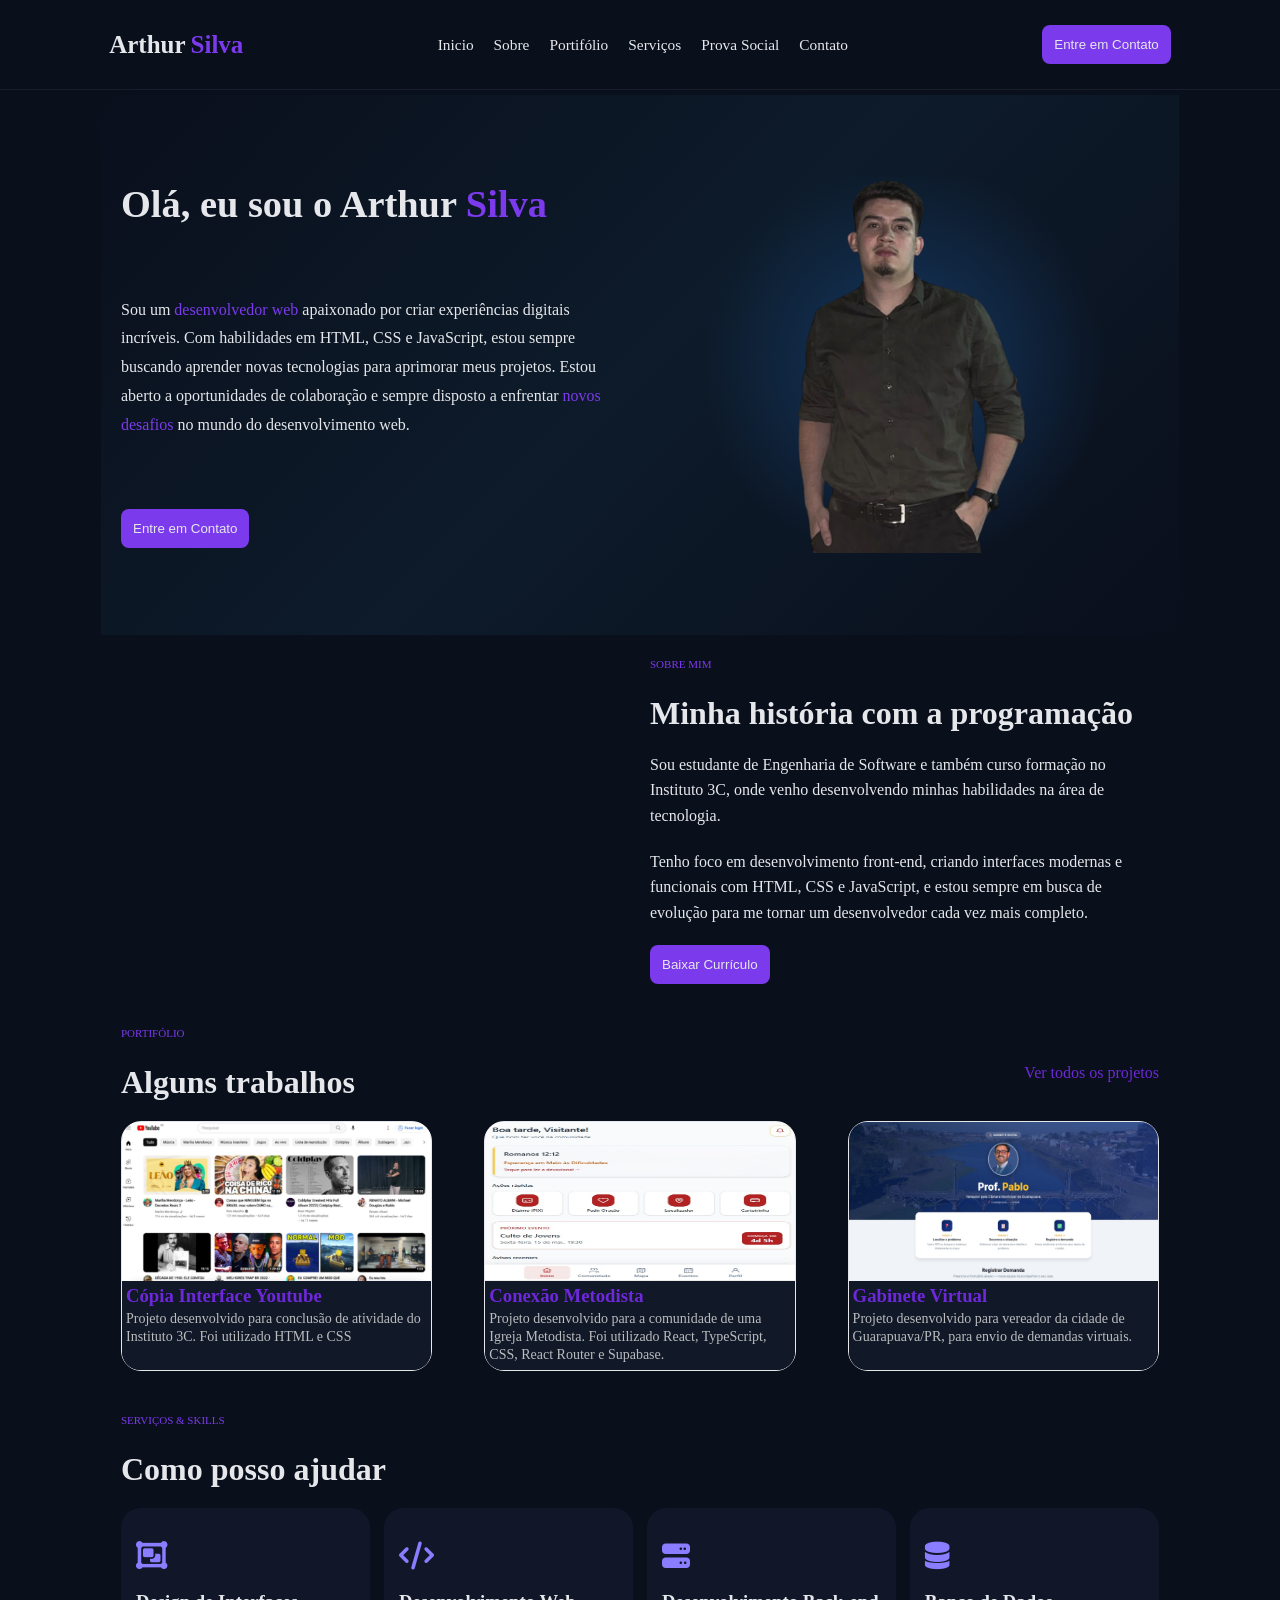
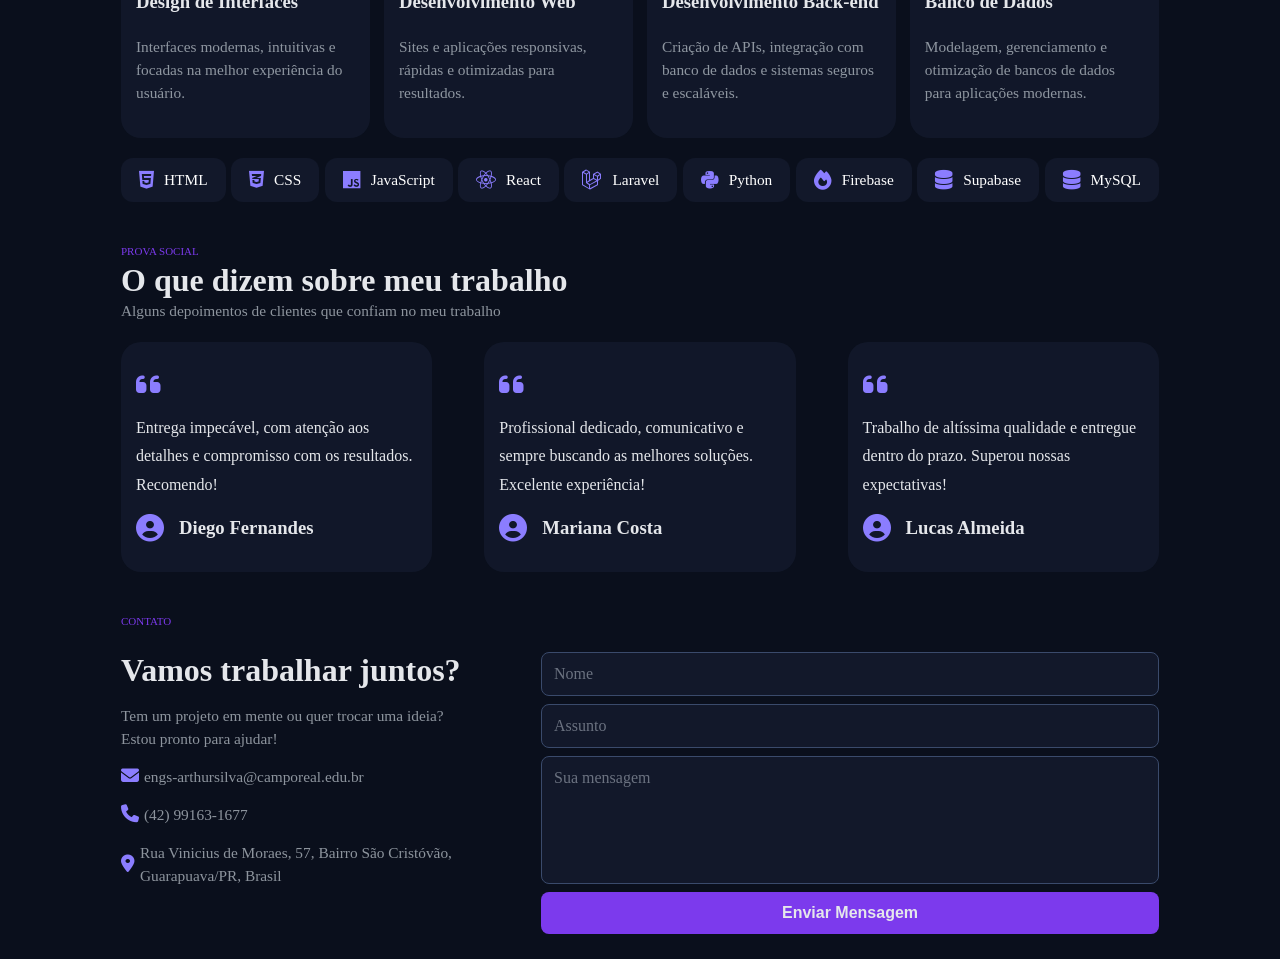
==== index.html @ 7623756a "Melhorar carregamento dinâmico do EmailJS" ====
<!DOCTYPE html>
<html lang="pt-BR">
<head>
    <meta charset="UTF-8">
    <meta name="viewport" content="width=device-width, initial-scale=1.0">
    <title>Arthur Silva</title>
    <link rel="stylesheet" href="style.css">
    <link rel="stylesheet" href="https://cdnjs.cloudflare.com/ajax/libs/font-awesome/6.5.2/css/all.min.css">
</head>
<body>
    <header>
        <div class="blocosHeader">
            <h4>
                Arthur
            </h4>
            <h4 class="destaque">
                Silva
            </h4>
        </div>
        <div class="blocosHeader">
            <nav>
                <a href="#Inicio">Inicio</a>
                <a href="#Sobre">Sobre</a>
                <a href="#Portifolio">Portifólio</a>
                <a href="#Servicos">Serviços</a>
                <a href="#Provasocial"> Prova Social</a>
                <a href="#Contato">Contato</a>
            </nav>
        </div>
        <div class="blocosHeader">
            <button id="botaoContato"><a href="#Contato">Entre em Contato</a></button>
        </div>
    </header>

    <main>
        <div id="Inicio">
            <div class="blocosMainEsquerda">
                <h1>
                    Olá, eu sou o Arthur <span class="destaque">Silva</span>
                </h1>
                <p>
                    Sou um <span class="destaque">desenvolvedor web</span> apaixonado por criar experiências digitais incríveis. Com habilidades em HTML, CSS e JavaScript, estou sempre buscando aprender novas tecnologias para aprimorar meus projetos. Estou aberto a oportunidades de colaboração e sempre disposto a enfrentar <span class="destaque">novos desafios</span> no mundo do desenvolvimento web.
                </p>
                <button id="botaoContato"><a href="#Contato">Entre em Contato</a></button>
            </div>
            <div class="blocosMainDireitaInicio">
                <img id="foto" src="assets/foto.png" alt="Foto de Arthur Silva de camisa verde com as maos no bolso de relogio no pulso">
            </div>
        </div>


        <div class="blocosMain">
            <div class="blocosMainEsquerda">
                <img id="img_sobremim" src="assets/img_sobremim.jpg" alt="">
            </div>
            <div class="blocosMainDireita">

                    <p id="Sobre">SOBRE MIM</p>
                    <h2>Minha história com a programação</h2>

                    <p class="pSobremim">Sou estudante de Engenharia de Software e também curso formação no Instituto 3C, onde venho desenvolvendo minhas habilidades na área de tecnologia.</p>

                    <p class="pSobremim">Tenho foco em desenvolvimento front-end, criando interfaces modernas e funcionais com HTML, CSS e JavaScript, e estou sempre em busca de evolução para me tornar um desenvolvedor cada vez mais completo.</p>

                <button id="botaoContato">
                    <a href="assets/curriculo.pdf" download="Curriculo Arthur Silva.pdf">Baixar Currículo</a>
                </button>
            </div>
        </div>

        <div class="containerPortifolio">
            <p id="Portifolio">PORTIFÓLIO</p>
            <div id="titulo_portifolio">
                <h2>Alguns trabalhos</h2>
                <a id="botaoProjetos" href="https://github.com/ArthurLSilv">Ver todos os projetos</a>
            </div>
            <div class="blocosProjetos">
                <div class="bloco">
                    <div class="superiorBloco">
                       <a href="https://github.com/ArthurLSilv/Interface-Youtube">
                            <img class="imgBlocos" src="assets/youtube.jpeg" alt="Print de um site feito para uma igreja">
                        </a>

                    </div>

                    <div class="inferiorBloco">
                        <h3 class="descProjetosTitulo">Cópia Interface Youtube</h3>
                        <p class="descProjetos">Projeto desenvolvido para conclusão de atividade do Instituto 3C. Foi utilizado  HTML e CSS</p>

                    </div>
                </div>

                <div class="bloco">
                    <div class="superiorBloco">
                        <a href="https://github.com/Ribeiro-Gustavo/Conexao-Metodista-Front ">
                            <img class="imgBlocos" src="assets/conexaoMetodista.jpeg" alt="Print de um site feito para uma igreja">
                        </a>

                    </div>

                    <div class="inferiorBloco">
                        <h3 class="descProjetosTitulo">Conexão Metodista</h3>
                        <p class="descProjetos">Projeto desenvolvido para a comunidade de uma Igreja Metodista. Foi utilizado React, TypeScript, CSS, React Router e Supabase.</p>
                    </div>
                </div>

                <div class="bloco">

                    <div class="superiorBloco">
                        <a href="https://gabineteprofpablo.netlify.app/">
                            <img class="imgBlocos" src="assets/sitePablo.jpeg" alt="Print de um site feito para uma igreja">
                        </a>
                    </div>

                    <div class="inferiorBloco">
                        <h3 class="descProjetosTitulo">Gabinete Virtual</h3>
                        <p class="descProjetos">Projeto desenvolvido para vereador da cidade de Guarapuava/PR, para envio de demandas virtuais.</p>
                    </div>

                </div>

            </div>

        </div>

        <div class="containerPortifolio">
            <p id="Servicos">SERVIÇOS & SKILLS</p>
            <h2>Como posso ajudar</h2>

            <div class="blocosProjetos">
                <div class="cards">
                    <i class="fa-solid fa-object-group"></i>
                    <h3>Design de Interfaces</h3>
                    <p class="pCards">Interfaces modernas, intuitivas e focadas na melhor experiência do usuário.</p>
                </div>

                <div class="cards">
                    <i class="fa-solid fa-code"></i>
                    <h3>Desenvolvimento Web</h3>
                    <p class="pCards">Sites e aplicações responsivas, rápidas e otimizadas para resultados.</p>
                </div>

                <div class="cards">
                    <i class="fa-solid fa-server"></i>
                    <h3>Desenvolvimento Back-end</h3>
                    <p class="pCards">Criação de APIs, integração com banco de dados e sistemas seguros e escaláveis.</p>
                </div>

                <div class="cards">
                    <i class="fa-solid fa-database"></i>
                    <h3>Banco de Dados</h3>
                    <p class="pCards">Modelagem, gerenciamento e otimização de bancos de dados para aplicações modernas.</p>
                </div>
            </div>

            <div id="skills">

                <div class="skill">
                    <i class="fa-brands fa-html5"></i>
                    <span>HTML</span>
                </div>

                <div class="skill">
                    <i class="fa-brands fa-css3-alt"></i>
                    <span>CSS</span>
                </div>

                <div class="skill">
                    <i class="fa-brands fa-js"></i>
                    <span>JavaScript</span>
                </div>

                <div class="skill">
                    <i class="fa-brands fa-react"></i>
                    <span>React</span>
                </div>

                <div class="skill">
                    <i class="fa-brands fa-laravel"></i>
                    <span>Laravel</span>
                </div>

                <div class="skill">
                    <i class="fa-brands fa-python"></i>
                    <span>Python</span>
                </div>

                <div class="skill">
                    <i class="fa-solid fa-fire"></i>
                    <span>Firebase</span>
                </div>

                <div class="skill">
                    <i class="fa-solid fa-database"></i>
                    <span>Supabase</span>
                </div>

                <div class="skill">
                    <i class="fa-solid fa-database"></i>
                    <span>MySQL</span>
                </div>


            </div>
        </div>

        <div id="containerProvaSocial">
            <div>
                <p id="Provasocial">PROVA SOCIAL</p>
                <h2>O que dizem sobre meu trabalho</h2>
                <p class="pCards">Alguns depoimentos de clientes que confiam no meu trabalho</p>


            </div>

            <div class="blocosProjetos">
                <div class="cardsProva">
                    <i class="fa-solid fa-quote-left"></i>
                    <p>Entrega impecável, com atenção aos detalhes e compromisso com os resultados. Recomendo!</p>
                    <div class="perfil">
                        <i class="fa-solid fa-circle-user"></i>
                        <h3>Diego Fernandes</h4>
                    </div>
                </div>

                <div class="cardsProva">
                    <i class="fa-solid fa-quote-left"></i>
                    <p>Profissional dedicado, comunicativo e sempre buscando as melhores soluções. Excelente experiência!</p>
                    <div class="perfil">
                        <i class="fa-solid fa-circle-user"></i>
                        <h3>Mariana Costa</h4>
                    </div>
                </div>


                <div class="cardsProva">
                    <i class="fa-solid fa-quote-left"></i>
                    <p>Trabalho de altíssima qualidade e entregue dentro do prazo. Superou nossas expectativas!</p>
                    <div class="perfil">
                        <i class="fa-solid fa-circle-user"></i>
                        <h3>Lucas Almeida</h4>
                    </div>
                </div>

            </div>
        </div>

        <div class="containerPortifolio">
            <p id="Contato">CONTATO</p>

            <div class="ladoalado">
                <div class="contatoEsquerda">
                    <h2>Vamos trabalhar juntos?</h2>
                    <p class="pCards">Tem um projeto em mente ou quer trocar uma ideia?<br>Estou pronto para ajudar!</p>
                    <div class="contatos">
                        <div class="contato">
                            <i class="fa-solid fa-envelope"></i>
                            <p class="pCards">engs-arthursilva@camporeal.edu.br</p>
                        </div>

                        <div class="contato">
                            <i class="fa-solid fa-phone"></i>
                            <p class="pCards">(42) 99163-1677</p>
                        </div>

                        <div class="contato">
                            <i class="fa-solid fa-location-dot"></i>
                            <p class="pCards">Rua Vinicius de Moraes, 57, Bairro São Cristóvão, Guarapuava/PR, Brasil</p>
                        </div>
                    </div>
                </div>

                <div class="contatoDireita">
                    <input type="text" id="nome" placeholder="Nome">
                    <input type="text" id="assunto" placeholder="Assunto">
                    <textarea id="mensagem" placeholder="Sua mensagem"></textarea>
                    <button id="botaoEnviar">Enviar Mensagem</button>

                </div>
            </div>
        </div>

    </main>

    <!-- EmailJS - Carregar dinamicamente -->
    <script>
        const EMAILJS_KEY = 'qIt2GEhCJGQ4Nl8rF';
        const EMAILJS_SERVICE = 'service_phvrtak';
        const EMAILJS_TEMPLATE = 'template_fnvxmsx';

        // Carregar EmailJS de forma assíncrona
        function loadEmailJS() {
            return new Promise((resolve, reject) => {
                const script = document.createElement('script');
                script.src = 'https://cdn.jsdelivr.net/npm/@emailjs/browser@3.11.0/dist/build/email.min.js';
                script.async = true;
                script.onload = () => {
                    console.log('✅ Script EmailJS carregado');
                    try {
                        emailjs.init(EMAILJS_KEY);
                        console.log('✅ EmailJS inicializado');
                        resolve(true);
                    } catch (e) {
                        console.error('❌ Erro ao inicializar:', e);
                        reject(e);
                    }
                };
                script.onerror = () => {
                    console.error('❌ Erro ao carregar script EmailJS');
                    reject(new Error('Falha ao carregar EmailJS'));
                };
                document.head.appendChild(script);
            });
        }

        // Tentar carregar quando a página inicia
        loadEmailJS().catch(e => {
            console.error('⚠️ EmailJS não carregou:', e);
        });

        document.addEventListener('DOMContentLoaded', () => {
            console.log('✅ Página iniciada');

            // Scroll suave
            document.querySelectorAll('a[href^="#"]').forEach(a => {
                a.addEventListener('click', e => {
                    const href = a.getAttribute('href');
                    if (href !== '#') {
                        const el = document.querySelector(href);
                        if (el) {
                            e.preventDefault();
                            el.scrollIntoView({ behavior: 'smooth' });
                        }
                    }
                });
            });
            console.log('✅ Scroll suave ativo');

            // Animações
            const css = document.createElement('style');
            css.textContent = `@keyframes fadeInUp { from { opacity: 0; transform: translateY(40px); } to { opacity: 1; transform: translateY(0); } } .fade-in { animation: fadeInUp 0.8s ease forwards; }`;
            document.head.appendChild(css);

            const obs = new IntersectionObserver(e => {
                e.forEach(x => {
                    if (x.isIntersecting) x.target.classList.add('fade-in');
                });
            }, { threshold: 0.1 });

            document.querySelectorAll('.bloco, .cards, .cardsProva').forEach(el => obs.observe(el));
            console.log('✅ Animações ativas');

            // Formulário - EmailJS
            const btn = document.getElementById('botaoEnviar');
            const nome = document.getElementById('nome');
            const assunto = document.getElementById('assunto');
            const msg = document.getElementById('mensagem');

            btn.addEventListener('click', async e => {
                e.preventDefault();

                const n = nome.value.trim();
                const a = assunto.value.trim();
                const m = msg.value.trim();

                if (!n || !a || !m) {
                    alert('⚠️ Preencha todos os campos!');
                    return;
                }

                btn.disabled = true;
                btn.textContent = 'Enviando...';

                try {
                    if (typeof emailjs === 'undefined') {
                        throw new Error('EmailJS não carregou');
                    }

                    console.log('📧 Enviando com EmailJS...');

                    const resp = await emailjs.send(EMAILJS_SERVICE, EMAILJS_TEMPLATE, {
                        name: n,
                        from_name: n,
                        from_email: 'contato@portfolio.com',
                        email: 'contato@portfolio.com',
                        title: a,
                        subject: a,
                        message: m
                    });

                    console.log('✅ Resposta:', resp);

                    if (resp.status === 200) {
                        alert('✅ Mensagem enviada com sucesso!\n\nObrigado pelo contato!');
                        nome.value = '';
                        assunto.value = '';
                        msg.value = '';
                    } else {
                        throw new Error('Falha no envio');
                    }
                } catch (erro) {
                    console.error('❌ Erro:', erro);
                    alert('❌ Erro: ' + erro.message);
                } finally {
                    btn.disabled = false;
                    btn.textContent = 'Enviar Mensagem';
                }
            });

            console.log('✅ Tudo ativo!');
        });
    </script>

</body>
</html>
---- style.css ----
* {
    margin: 0px;
    border: 0px;
    padding: 0px;
    box-sizing: border-box;
}

body {
    background-color: #0A0F1C;
    display: flex;
    flex-direction: column;
    align-items: center;
}

header {
    height: 5.625rem;           
    width: 100%;
    display: flex;
    flex-direction: row;
    justify-content: space-around;
    align-items: center;
    padding: 0.75rem;           
    border-bottom: 1px solid #9b9c9e1c;
}

.blocosHeader {
    display: flex;
    flex-direction: row;
    align-items: center;
    gap: 0.3125rem;             
}

nav {
    display: flex;
    flex-direction: row;
    gap: 1.25rem;               
}

h4 {
    color: #E5E7EB;
    font-size: clamp(1.1rem, 2vw, 1.5625rem); 
}

.destaque {
    color: #7C3AED;
}

nav a {
    text-decoration: none;
    color: #E5E7EB;
    font-size: clamp(0.8rem, 1.2vw, 1rem);
}

nav a:hover {
    color: #7C3AED;
}

#botaoContato {
    background-color: #7C3AED;
    color: #E5E7EB;
    padding: 0.75rem;
    border-radius: 0.5rem;
    transition: all 0.3s ease;
    cursor: pointer;
}

#botaoContato:hover {
    background-color: #6D28D9;
    transform: scale(1.05);
}

#botaoEnviar {
    background-color: #7C3AED;
    color: #E5E7EB;
    padding: 0.75rem 1.5rem;
    border-radius: 0.5rem;
    width: 100%;
    font-size: inherit;
    font-weight: 600;
    cursor: pointer;
    border: none;
    transition: all 0.3s ease;
}

#botaoEnviar:hover:not(:disabled) {
    background-color: #6D28D9;
    transform: translateY(-2px);
    box-shadow: 0 8px 15px rgba(124, 58, 237, 0.4);
}

#botaoEnviar:disabled {
    opacity: 0.7;
    cursor: not-allowed;
}

main {
    width: 85%;
    height: auto;
    padding: 0.3125rem;         
}

#Inicio {
    min-height: 33.75rem;       
    display: flex;
    flex-direction: row;
    align-items: center;
    gap: 1.25rem;               
    padding: 1.25rem;           
    background: linear-gradient(135deg, #0A0F1C, #0D1B2A, #0A0F1C);
}

.blocosMain {
    display: flex;
    flex-direction: row;
    align-items: center;
    gap: 1.25rem;               
    padding: 1.25rem;           
}

.blocosMainEsquerda {
    width: 50%;
    height: 100%;
    color: #E5E7EB;
    display: flex;
    flex-direction: column;
    gap: 4.375rem;             
    justify-content: center;
    align-items: start;
}

.blocosMainDireitaInicio {
    width: 50%;
    color: #E5E7EB;
    display: flex;
    flex-direction: column;
    gap: 1.25rem;               
    align-items: center;
    background: #0A0F1C;
    background: radial-gradient(circle, rgba(10, 15, 28, 0) 0%, rgba(26, 76, 133, 0.63) 0%, rgba(10, 15, 28, 0) 64%);
}

.blocosMainDireita {
    width: 50%;
    color: #E5E7EB;
    display: flex;
    flex-direction: column;
    gap: 1.25rem;              
    align-items: start;
}

#foto {
    width: 48%;
    height: auto;              
}

h1 {
    text-align: center;
    font-size: clamp(1.5rem, 3vw, 2.5rem); 
}

h2 {
    color: #E5E7EB;
    font-size: clamp(1.2rem, 2.5vw, 2rem);
}

p {
    line-height: 1.8;
    font-size: clamp(0.875rem, 1.5vw, 1rem);
}

#img_sobremim {
    width: 95%;
    height: auto;              
    border-radius: 1.5625rem;  
}

.tipo {
    color: #7C3AED;
    font-size: 0.6875rem;       
}

.pSobremim {
    line-height: 1.6;
}

.textosSobremim {
    display: flex;
    flex-direction: column;
    gap: 0.75rem;               
}

.containerPortifolio {
    display: flex;
    flex-direction: column;
    justify-content: space-between;
    gap: 1.25rem;              
    padding: 1.25rem;          
}

#titulo_portifolio {
    display: flex;
    justify-content: space-between;
}

#botaoProjetos {
    color: #6D28D9;
    text-decoration: none;
}

#botaoProjetos:hover {
    text-decoration: underline;
}

.blocosProjetos {
    width: 100%;
    height: auto;
    display: flex;
    flex-direction: row;
    justify-content: space-between;
}

.bloco {
    width: 30%;
    height: 15.625rem;         
    border: 1px solid #E5E7EB;
    border-radius: 1.25rem;     
    display: flex;
    flex-direction: column;
}

.bloco:hover {
    transform: scale(1.05);
}

.superiorBloco {
    width: 100%;
    height: 64%;
    background-color: white;
    border-radius: 1.125rem 1.125rem 0 0; 
    animation: all 1s ease;
}

.inferiorBloco {
    width: 100%;
    height: 36%;
    background-color: #111827;
    border-radius: 0 0 1.125rem 1.125rem; 
    padding: 0.25rem;          
}

.descProjetosTitulo {
    color: #6D28D9;
    margin-bottom: 0.1875rem;  
}

.descProjetos {
    font-size: clamp(0.75rem, 1.2vw, 0.875rem); 
    line-height: 1.3;
    color: #babcbe;
}

.imgBlocos {
    height: 100%;
    width: 100%;
    border-radius: 1.125rem 1.125rem 0 0;
}

.cards {
    width: 24%;
    height: auto;              
    min-height: 14.375rem;
    border-radius: 1.25rem;    
    display: flex;
    flex-direction: column;
    background-color: #222c4456;
    color: #E5E7EB;
    line-height: 1.5;
    padding: 0.9375rem;        
    justify-content: space-evenly;
}

.pCards {
    line-height: 1.5;
    color: #b8c0c8c1;
    font-size: clamp(0.8rem, 1.2vw, 1rem);
}

i {
    font-size: 1.75rem;        
    color: #8b7dff;
}

#skills {
    display: flex;
    flex-direction: row;
    width: 100%;
    gap: 0.3125rem;            
    justify-content: space-between;
    flex-wrap: wrap;        
}

.skill {
    display: flex;
    align-items: center;
    gap: 0.625rem;            
    background: #222c4456;
    padding: 0.75rem 1.125rem; 
    border-radius: 0.75rem;    
    color: white;
    font-size: clamp(0.75rem, 1.2vw, 1rem);
}

.skill i {
    color: #8b7dff;
    font-size: 1.25rem;      
}

#containerProvaSocial {
    display: flex;
    flex-direction: column;
    justify-content: space-between;
    gap: 1.25rem;              
    padding: 1.25rem;          
}

.cardsProva {
    width: 30%;
    height: auto;             
    min-height: 14.375rem;
    border-radius: 1.25rem;   
    display: flex;
    flex-direction: column;
    background-color: #222c4456;
    color: #E5E7EB;
    line-height: 1.5;
    padding: 0.9375rem;        
    justify-content: space-evenly;
}

.perfil {
    display: flex;
    flex-direction: row;
    text-align: center;
    gap: 0.9375rem;          
}

.ladoalado {
    display: flex;
    flex-direction: row;
    gap: 0.5rem;             
}

.contatoEsquerda {
    width: 40%;
    height: auto;
    display: flex;
    flex-direction: column;
    gap: 0.9375rem;         
}

.contatos {
    display: flex;
    flex-direction: column;
    gap: 0.9375rem;            
}

.contato {
    display: flex;
    flex-direction: row;
    gap: 0.3125rem;        
    align-items: center;
}

.contato i {
    color: #8b7dff;
    font-size: 1.125rem;  
}

.contatoDireita {
    width: 60%;
    height: auto;
    display: flex;
    flex-direction: column;
    gap: 0.5rem;             
}

input {
    color: #babcbe;
    background-color: #222c4456;
    padding: 0.75rem;
    border-radius: 0.5rem;
    width: 100%;
    border: 1px solid #3a4a6b;
    outline: none;
    box-sizing: border-box;
    font-family: inherit;
    font-size: inherit;
    transition: all 0.3s ease;
}

input:focus {
    border-color: #7C3AED;
    background-color: #2d3a5e;
    box-shadow: 0 0 10px rgba(124, 58, 237, 0.3);
    color: #E5E7EB;
}

input::placeholder {
    color: #6b7280;
}

#mensagem {
    color: #babcbe;
    background-color: #222c4456;
    padding: 0.75rem;
    border-radius: 0.5rem;
    width: 100%;
    border: 1px solid #3a4a6b;
    outline: none;
    box-sizing: border-box;
    font-family: inherit;
    font-size: inherit;
    height: 8rem;
    resize: none;
    vertical-align: top;
    transition: all 0.3s ease;
}

#mensagem:focus {
    border-color: #7C3AED;
    background-color: #2d3a5e;
    box-shadow: 0 0 10px rgba(124, 58, 237, 0.3);
    color: #E5E7EB;
}

#mensagem::placeholder {
    color: #6b7280;
}

#Sobre, #Portifolio, #Servicos, #Provasocial, #Contato {
    color: #7C3AED;
    font-size: 0.6875rem;   
}

button a {
    text-decoration: none;
    color: #E5E7EB;
}


@media (max-width: 1024px) {

    main {
        width: 95%;
    }

    header {
        justify-content: space-between;
        padding: 0.75rem 1.25rem;
    }

    nav {
        gap: 0.75rem;
    }

    #Inicio {
        min-height: auto;
        padding: 2.5rem 1.25rem;
    }

    .blocosProjetos {
        flex-wrap: wrap;
        gap: 1rem;
    }

    .cards {
        width: 48%;
    }

    .bloco {
        width: 48%;
    }

    .cardsProva {
        width: 48%;
    }

    .contatoEsquerda {
        width: 45%;
    }

    .contatoDireita {
        width: 55%;
    }
}


@media (max-width: 768px) {

    main {
        width: 100%;
        padding: 0 0.75rem;
    }

    header {
        height: auto;
        flex-direction: column;
        gap: 0.75rem;
        padding: 1rem 0.75rem;
    }

    nav {
        flex-wrap: wrap;
        justify-content: center;
        gap: 0.625rem;
    }

    #Inicio {
        flex-direction: column-reverse;
        min-height: auto;
        padding: 1.875rem 1rem;
        gap: 1.875rem;
        text-align: center;
    }

    .blocosMainEsquerda {
        width: 100%;
        gap: 1.5rem;
        align-items: center;
    }

    .blocosMainDireitaInicio {
        width: 100%;
    }

    #foto {
        width: 55%;
    }

    .blocosMain {
        flex-direction: column;
        padding: 1.5rem 1rem;
        gap: 1.5rem;
    }

    .blocosMainEsquerda,
    .blocosMainDireita {
        width: 100%;
    }

    #img_sobremim {
        width: 100%;
        border-radius: 1rem;
    }

    .containerPortifolio {
        padding: 1.5rem 1rem;
    }

    #titulo_portifolio {
        flex-direction: column;
        gap: 0.5rem;
    }

    .blocosProjetos {
        flex-direction: column;
        gap: 1.25rem;
        align-items: center;
    }

    .bloco {
        width: 100%;
    }

    .cards {
        width: 100%;
    }

    #containerProvaSocial {
        padding: 1.5rem 1rem;
    }

    .cardsProva {
        width: 100%;
    }

    .ladoalado {
        flex-direction: column;
        gap: 1rem;
    }

    .contatoEsquerda,
    .contatoDireita {
        width: 100%;
    }

    .contatoDireita .ladoalado {
        flex-direction: column;
    }
}
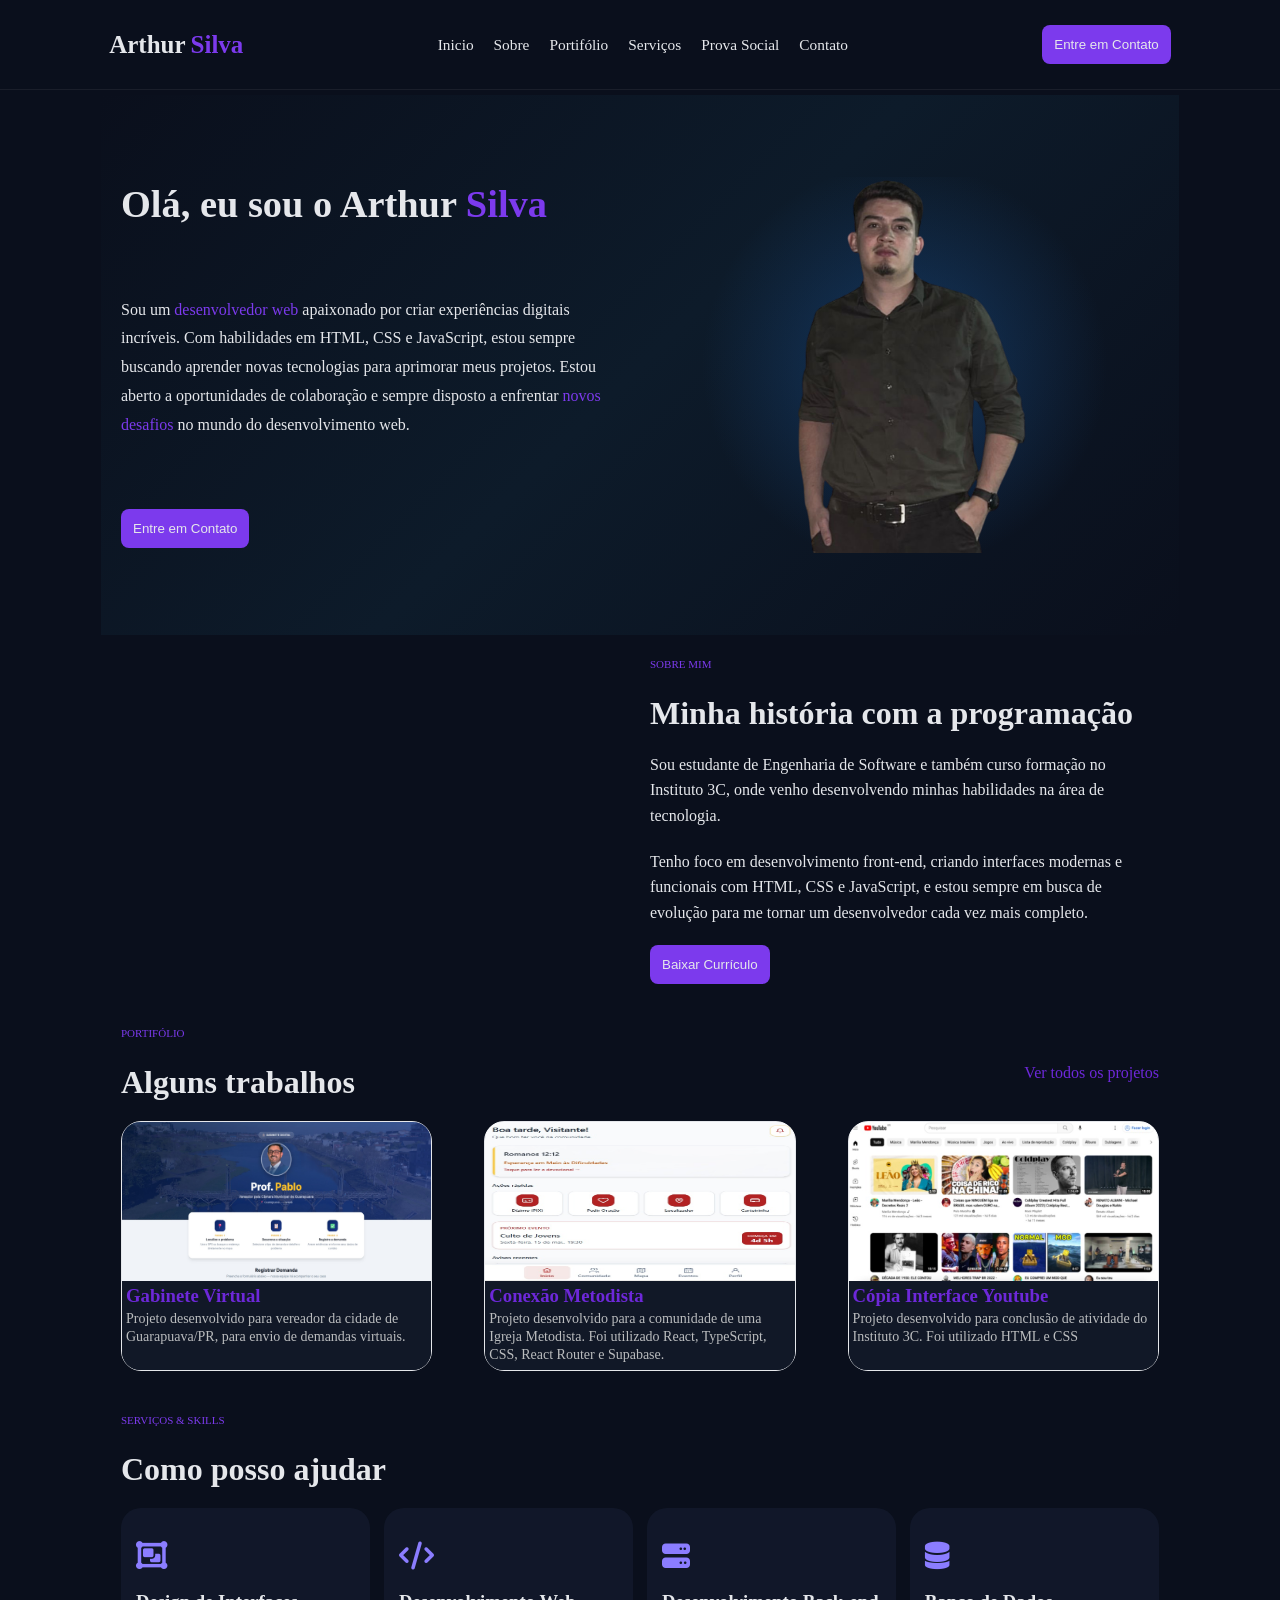
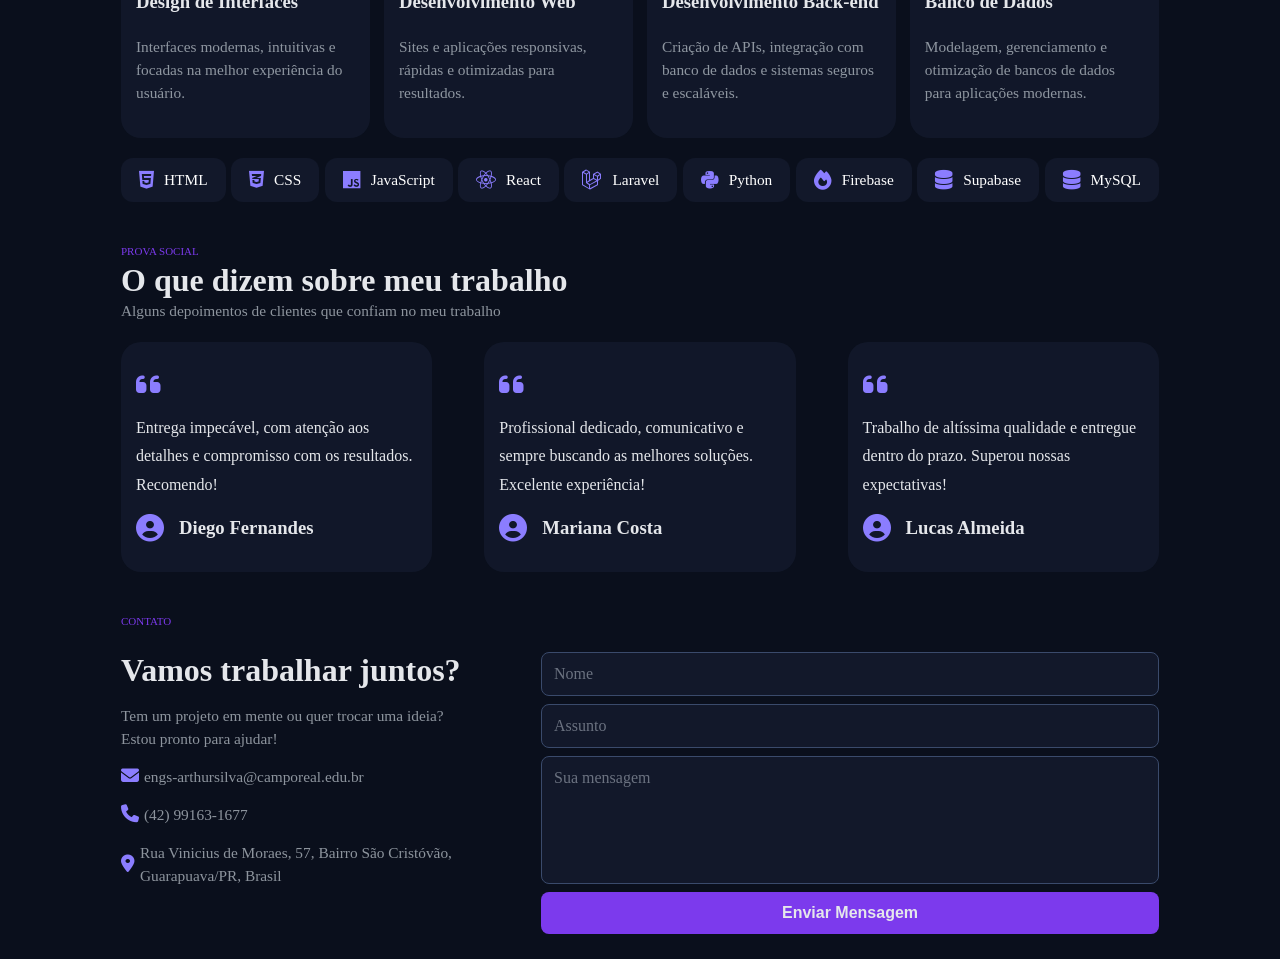
==== commit 14b37b23: "Inverter ordem dos projetos - Gabinete Virtual como primeiro" ====
--- a/index.html
+++ b/index.html
@@ -3,9 +3,12 @@
 <head>
     <meta charset="UTF-8">
     <meta name="viewport" content="width=device-width, initial-scale=1.0">
-    <title>Arthur Silva</title>
+    <title>Arthur Silva - Desenvolvedor Web</title>
     <link rel="stylesheet" href="style.css">
     <link rel="stylesheet" href="https://cdnjs.cloudflare.com/ajax/libs/font-awesome/6.5.2/css/all.min.css">
+    <!-- Favicon -->
+    <link rel="icon" type="image/svg+xml" href="favicon.svg">
+    <link rel="shortcut icon" type="image/svg+xml" href="favicon.svg">
 </head>
 <body>
     <header>
@@ -76,18 +79,18 @@
             </div>
             <div class="blocosProjetos">
                 <div class="bloco">
+
                     <div class="superiorBloco">
-                       <a href="https://github.com/ArthurLSilv/Interface-Youtube">
-                            <img class="imgBlocos" src="assets/youtube.jpeg" alt="Print de um site feito para uma igreja">
+                        <a href="https://gabineteprofpablo.netlify.app/">
+                            <img class="imgBlocos" src="assets/sitePablo.jpeg" alt="Print de um site feito para uma igreja">
                         </a>
-
                     </div>
 
                     <div class="inferiorBloco">
-                        <h3 class="descProjetosTitulo">Cópia Interface Youtube</h3>
-                        <p class="descProjetos">Projeto desenvolvido para conclusão de atividade do Instituto 3C. Foi utilizado  HTML e CSS</p>
-
-                    </div>
+                        <h3 class="descProjetosTitulo">Gabinete Virtual</h3>
+                        <p class="descProjetos">Projeto desenvolvido para vereador da cidade de Guarapuava/PR, para envio de demandas virtuais.</p>
+                    </div>
+
                 </div>
 
                 <div class="bloco">
@@ -105,18 +108,18 @@
                 </div>
 
                 <div class="bloco">
-
                     <div class="superiorBloco">
-                        <a href="https://gabineteprofpablo.netlify.app/">
-                            <img class="imgBlocos" src="assets/sitePablo.jpeg" alt="Print de um site feito para uma igreja">
+                       <a href="https://github.com/ArthurLSilv/Interface-Youtube">
+                            <img class="imgBlocos" src="assets/youtube.jpeg" alt="Print de um site feito para uma igreja">
                         </a>
+
                     </div>
 
                     <div class="inferiorBloco">
-                        <h3 class="descProjetosTitulo">Gabinete Virtual</h3>
-                        <p class="descProjetos">Projeto desenvolvido para vereador da cidade de Guarapuava/PR, para envio de demandas virtuais.</p>
-                    </div>
-
+                        <h3 class="descProjetosTitulo">Cópia Interface Youtube</h3>
+                        <p class="descProjetos">Projeto desenvolvido para conclusão de atividade do Instituto 3C. Foi utilizado  HTML e CSS</p>
+
+                    </div>
                 </div>
 
             </div>
@@ -282,42 +285,18 @@
 
     </main>
 
-    <!-- EmailJS - Carregar dinamicamente -->
+    <!-- EmailJS (hospedado localmente para evitar bloqueio de CDN) -->
+    <script src="emailjs.min.js"></script>
     <script>
-        const EMAILJS_KEY = 'qIt2GEhCJGQ4Nl8rF';
-        const EMAILJS_SERVICE = 'service_phvrtak';
-        const EMAILJS_TEMPLATE = 'template_fnvxmsx';
-
-        // Carregar EmailJS de forma assíncrona
-        function loadEmailJS() {
-            return new Promise((resolve, reject) => {
-                const script = document.createElement('script');
-                script.src = 'https://cdn.jsdelivr.net/npm/@emailjs/browser@3.11.0/dist/build/email.min.js';
-                script.async = true;
-                script.onload = () => {
-                    console.log('✅ Script EmailJS carregado');
-                    try {
-                        emailjs.init(EMAILJS_KEY);
-                        console.log('✅ EmailJS inicializado');
-                        resolve(true);
-                    } catch (e) {
-                        console.error('❌ Erro ao inicializar:', e);
-                        reject(e);
-                    }
-                };
-                script.onerror = () => {
-                    console.error('❌ Erro ao carregar script EmailJS');
-                    reject(new Error('Falha ao carregar EmailJS'));
-                };
-                document.head.appendChild(script);
-            });
+        try {
+            emailjs.init('qIt2GEhCJGQ4Nl8rF');
+            console.log('✅ EmailJS inicializado');
+        } catch(e) {
+            console.error('⚠️ EmailJS não disponível', e);
         }
-
-        // Tentar carregar quando a página inicia
-        loadEmailJS().catch(e => {
-            console.error('⚠️ EmailJS não carregou:', e);
-        });
-
+    </script>
+
+    <script>
         document.addEventListener('DOMContentLoaded', () => {
             console.log('✅ Página iniciada');
 
@@ -378,7 +357,7 @@
 
                     console.log('📧 Enviando com EmailJS...');
 
-                    const resp = await emailjs.send(EMAILJS_SERVICE, EMAILJS_TEMPLATE, {
+                    await emailjs.send('service_phvrtak', 'template_fnvxmsx', {
                         name: n,
                         from_name: n,
                         from_email: 'contato@portfolio.com',
@@ -388,16 +367,11 @@
                         message: m
                     });
 
-                    console.log('✅ Resposta:', resp);
-
-                    if (resp.status === 200) {
-                        alert('✅ Mensagem enviada com sucesso!\n\nObrigado pelo contato!');
-                        nome.value = '';
-                        assunto.value = '';
-                        msg.value = '';
-                    } else {
-                        throw new Error('Falha no envio');
-                    }
+                    alert('✅ Mensagem enviada com sucesso!\n\nObrigado pelo contato!');
+                    nome.value = '';
+                    assunto.value = '';
+                    msg.value = '';
+                    console.log('✅ Email enviado com sucesso');
                 } catch (erro) {
                     console.error('❌ Erro:', erro);
                     alert('❌ Erro: ' + erro.message);
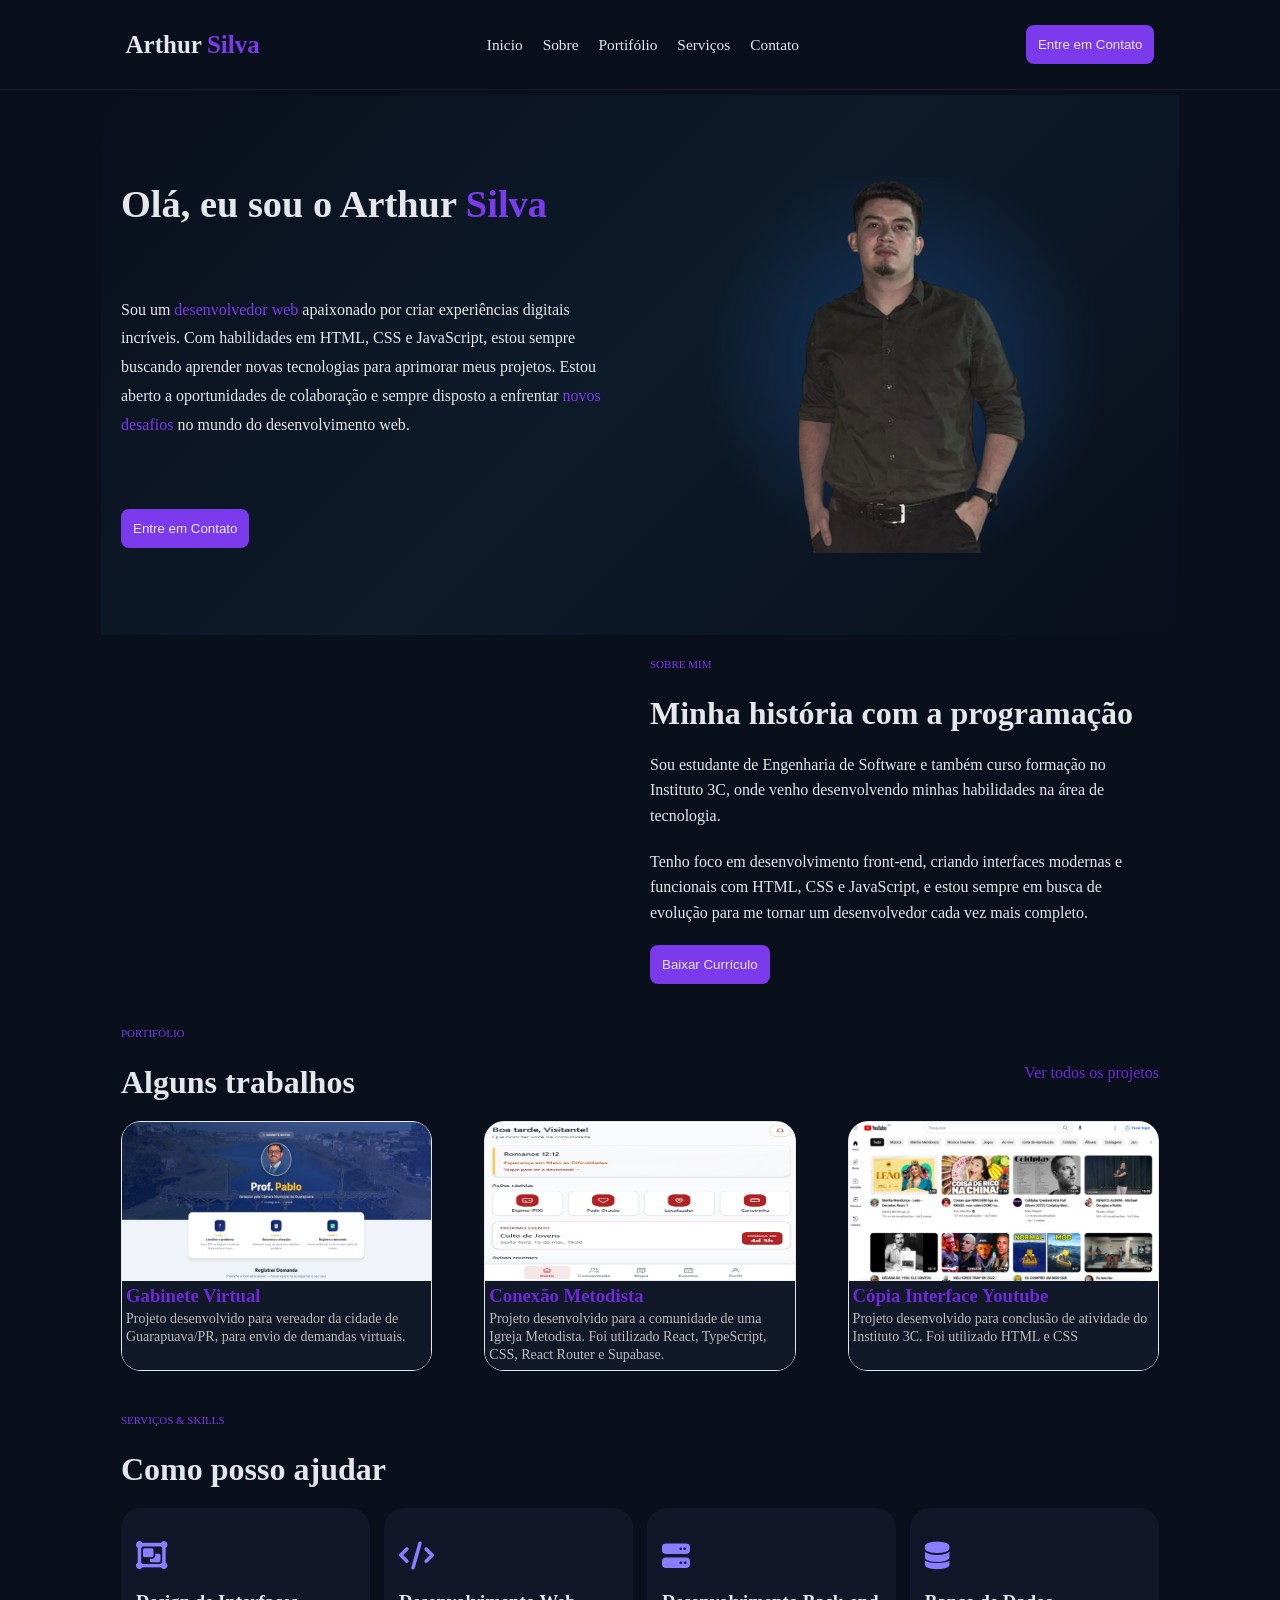
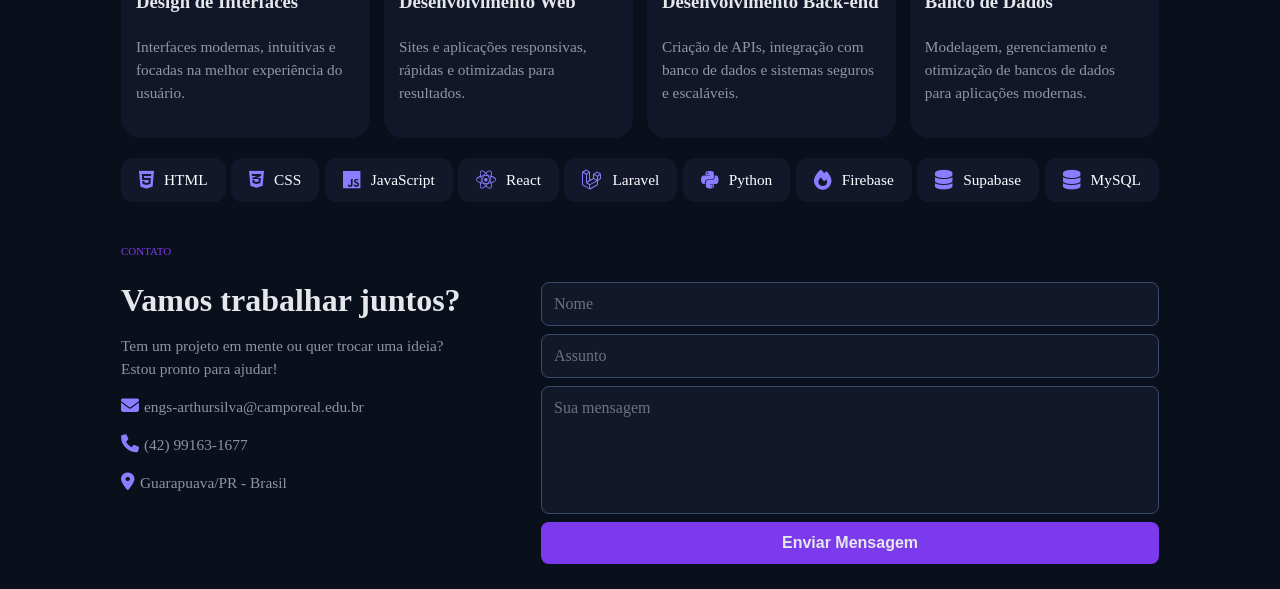
==== commit fa5c3a75: "Remover seção Prova Social (dados fictícios)" ====
--- a/index.html
+++ b/index.html
@@ -26,7 +26,6 @@
                 <a href="#Sobre">Sobre</a>
                 <a href="#Portifolio">Portifólio</a>
                 <a href="#Servicos">Serviços</a>
-                <a href="#Provasocial"> Prova Social</a>
                 <a href="#Contato">Contato</a>
             </nav>
         </div>
@@ -207,47 +206,6 @@
             </div>
         </div>
 
-        <div id="containerProvaSocial">
-            <div>
-                <p id="Provasocial">PROVA SOCIAL</p>
-                <h2>O que dizem sobre meu trabalho</h2>
-                <p class="pCards">Alguns depoimentos de clientes que confiam no meu trabalho</p>
-
-
-            </div>
-
-            <div class="blocosProjetos">
-                <div class="cardsProva">
-                    <i class="fa-solid fa-quote-left"></i>
-                    <p>Entrega impecável, com atenção aos detalhes e compromisso com os resultados. Recomendo!</p>
-                    <div class="perfil">
-                        <i class="fa-solid fa-circle-user"></i>
-                        <h3>Diego Fernandes</h4>
-                    </div>
-                </div>
-
-                <div class="cardsProva">
-                    <i class="fa-solid fa-quote-left"></i>
-                    <p>Profissional dedicado, comunicativo e sempre buscando as melhores soluções. Excelente experiência!</p>
-                    <div class="perfil">
-                        <i class="fa-solid fa-circle-user"></i>
-                        <h3>Mariana Costa</h4>
-                    </div>
-                </div>
-
-
-                <div class="cardsProva">
-                    <i class="fa-solid fa-quote-left"></i>
-                    <p>Trabalho de altíssima qualidade e entregue dentro do prazo. Superou nossas expectativas!</p>
-                    <div class="perfil">
-                        <i class="fa-solid fa-circle-user"></i>
-                        <h3>Lucas Almeida</h4>
-                    </div>
-                </div>
-
-            </div>
-        </div>
-
         <div class="containerPortifolio">
             <p id="Contato">CONTATO</p>
 
@@ -268,7 +226,7 @@
 
                         <div class="contato">
                             <i class="fa-solid fa-location-dot"></i>
-                            <p class="pCards">Rua Vinicius de Moraes, 57, Bairro São Cristóvão, Guarapuava/PR, Brasil</p>
+                            <p class="pCards"> Guarapuava/PR - Brasil</p>
                         </div>
                     </div>
                 </div>
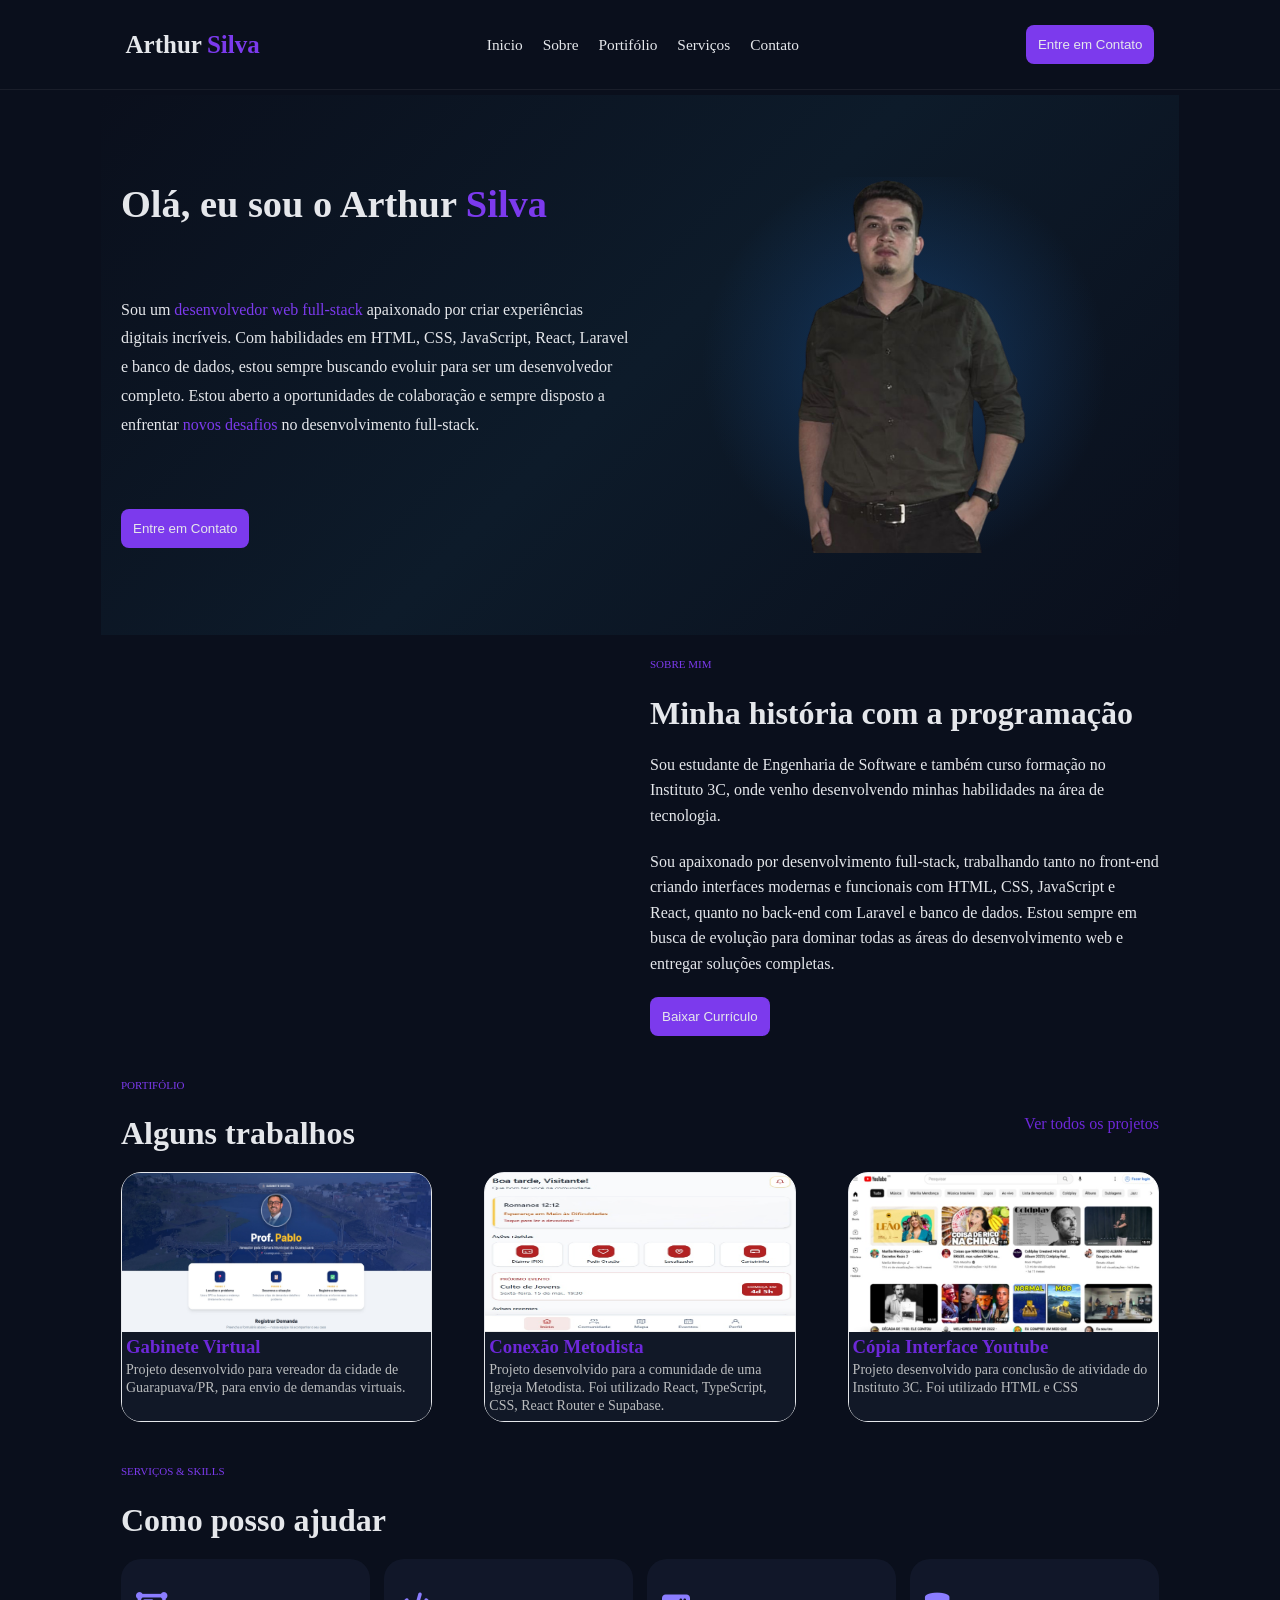
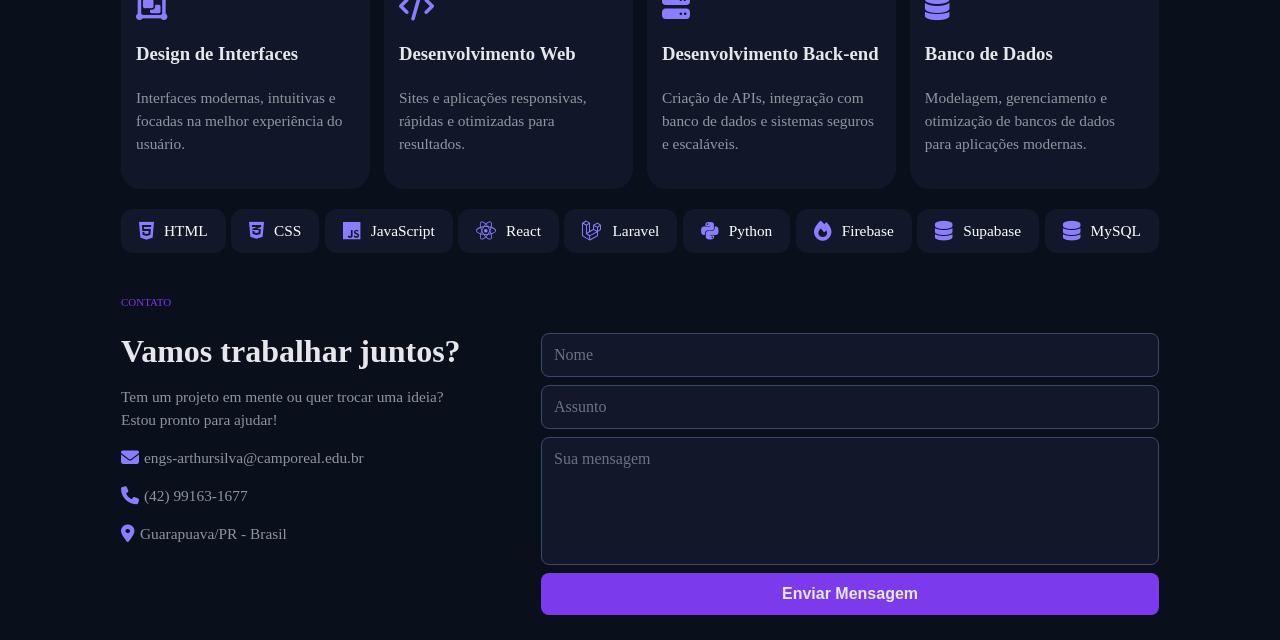
==== commit bef1a7d8: "Update About section to emphasize full-stack development Changed focus from front-end only to full-s" ====
--- a/index.html
+++ b/index.html
@@ -41,7 +41,7 @@
                     Olá, eu sou o Arthur <span class="destaque">Silva</span>
                 </h1>
                 <p>
-                    Sou um <span class="destaque">desenvolvedor web</span> apaixonado por criar experiências digitais incríveis. Com habilidades em HTML, CSS e JavaScript, estou sempre buscando aprender novas tecnologias para aprimorar meus projetos. Estou aberto a oportunidades de colaboração e sempre disposto a enfrentar <span class="destaque">novos desafios</span> no mundo do desenvolvimento web.
+                    Sou um <span class="destaque">desenvolvedor web full-stack</span> apaixonado por criar experiências digitais incríveis. Com habilidades em HTML, CSS, JavaScript, React, Laravel e banco de dados, estou sempre buscando evoluir para ser um desenvolvedor completo. Estou aberto a oportunidades de colaboração e sempre disposto a enfrentar <span class="destaque">novos desafios</span> no desenvolvimento full-stack.
                 </p>
                 <button id="botaoContato"><a href="#Contato">Entre em Contato</a></button>
             </div>
@@ -62,7 +62,7 @@
 
                     <p class="pSobremim">Sou estudante de Engenharia de Software e também curso formação no Instituto 3C, onde venho desenvolvendo minhas habilidades na área de tecnologia.</p>
 
-                    <p class="pSobremim">Tenho foco em desenvolvimento front-end, criando interfaces modernas e funcionais com HTML, CSS e JavaScript, e estou sempre em busca de evolução para me tornar um desenvolvedor cada vez mais completo.</p>
+                    <p class="pSobremim">Sou apaixonado por desenvolvimento full-stack, trabalhando tanto no front-end criando interfaces modernas e funcionais com HTML, CSS, JavaScript e React, quanto no back-end com Laravel e banco de dados. Estou sempre em busca de evolução para dominar todas as áreas do desenvolvimento web e entregar soluções completas.</p>
 
                 <button id="botaoContato">
                     <a href="assets/curriculo.pdf" download="Curriculo Arthur Silva.pdf">Baixar Currículo</a>
